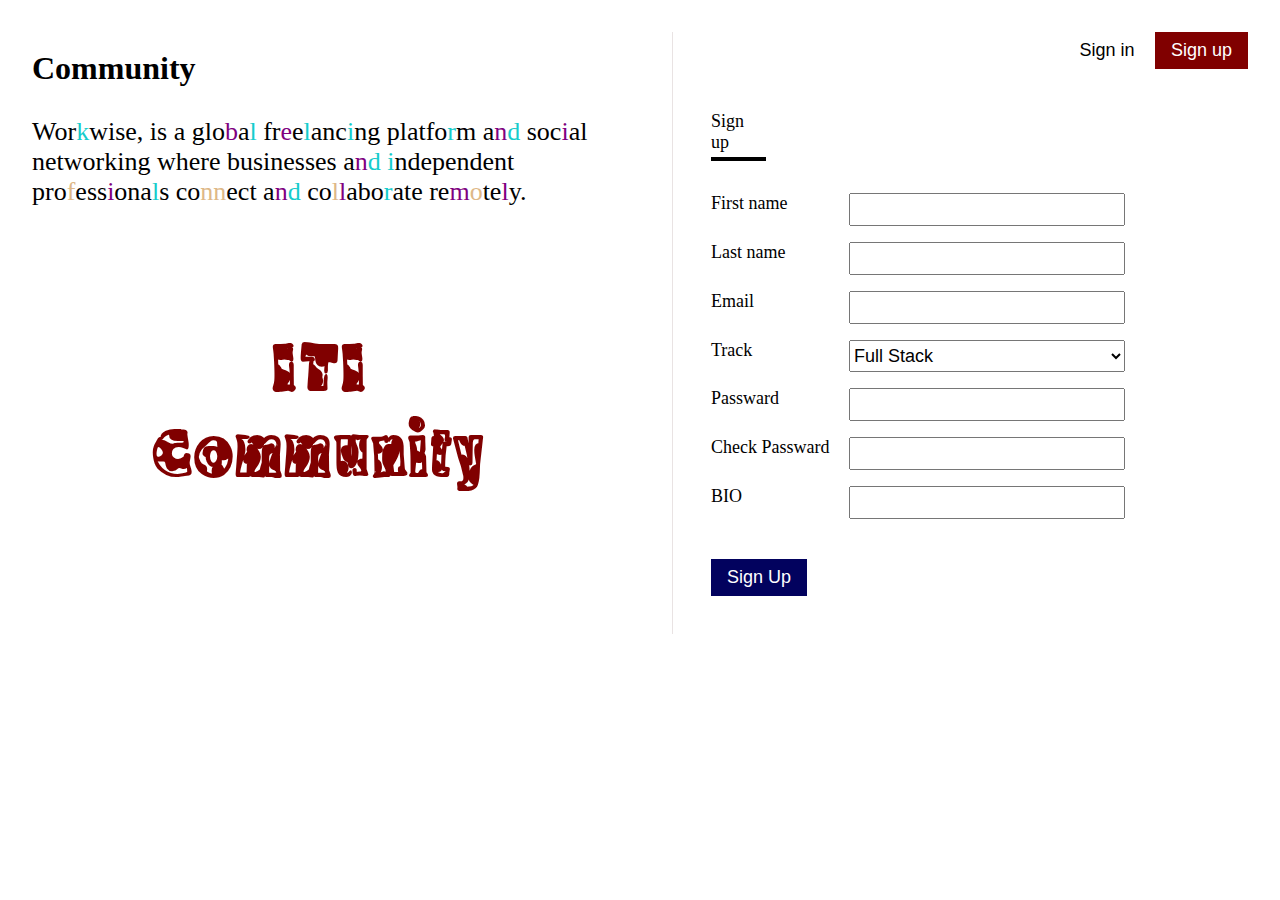
==== login/index.html @ 3b499d41 "Merge branch 'main' of https://github.com/leenaAhmed/ITI_community" ====
<!DOCTYPE html>
<html lang="en">
  <head>
    <meta charset="UTF-8" />
    <meta http-equiv="X-UA-Compatible" content="IE=edge" />
    <meta name="viewport" content="width=device-width, initial-scale=1.0" />
    <title>Sign Up</title>
    <link rel="preconnect" href="https://fonts.googleapis.com">
    <link rel="preconnect" href="https://fonts.googleapis.com">
    <link rel="preconnect" href="https://fonts.gstatic.com" crossorigin>
    <link href="https://fonts.googleapis.com/css2?family=Moo+Lah+Lah&display=swap" rel="stylesheet">
    <link rel="stylesheet" href="style.css" />
  </head>

  <body>
    <div class="signUp_left">
      <h1 class="signUp_left_name">Community</h1>
      <p class="signUp_left_description">
        Wor<span class="color1">k</span>wise, is a
        glo<span class="color2">b</span>a<span class="color1">l</span> fr<span class="color2">e</span>e<span
          class="color1" >l</span>anc<span class="color1">i</span>ng 
          platfo<span class="color1">r</span>m 
          a<span class="color2">n</span><span class="color1">d</span> 
          soc<span class="color2">i</span>al networking where
        businesses 
        a<span class="color2">n</span><span class="color1">d</span> 
        <span class="color1">i</span>ndependent 
        pro<span class="color3">f</span>ess<span class="color2">i</span>ona<span class="color1">l</span>s 
        co<span class="color3">nn</span>ect 
        a<span class="color2">n</span><span class="color1">d</span> 
        co<span class="color3">l</span><span class="color2">l</span>abo<span class="color1">r</span>ate 
        re<span class="color2">m</span><span class="color3">o</span>te<span class="color2">l</span>y.
      </p>
      <h1 class="signUp_left_projectname" style="margin-top: 120px;"> ITI</h1>
      <h1 class="signUp_left_projectname"> Community</h1>
      
    </div>
    <div class="signUp_right">
        <div class="signUp_right_button">
            <button class="sign_up">Sign up</button>
            <button class="sign_in">Sign in</button>
        </div>
        <div class="sign_up_form">
            <p>Sign up</p>
            <section>
                <aside class="sign_up_form_label"><label for="fname">First name </label></aside>
                <aside class="sign_up_form_input"><input type="text" id="fname" name="firstname"></aside>
            </section>
            <section>
                <aside class="sign_up_form_label"><label for="lname">Last name </label></aside>
                <aside class="sign_up_form_input"><input type="text" id="lname" name="lastname"></aside>
            </section>
            <section>
                <aside class="sign_up_form_label"><label for="Email">Email</label></aside>
                <aside class="sign_up_form_input">    <input type="email" id="Email" name="Email"></aside>
            </section>
            <section>
                <aside class="sign_up_form_label"><label for="track">Track</label></aside>
                <aside class="sign_up_form_input">
                    <select id="track" name="track">
                        <option value="Full-Stack">Full Stack</option>
                        <option value="Front-end">Front-end</option>
                        <option value="back-end">Back-end</option>
                      </select>
                </aside>
            </section>
            <section>
                <aside class="sign_up_form_label"><label for="Passward">Passward</label></aside>
                <aside class="sign_up_form_input"><input type="passward" id="Passward" name="Passward"></aside>
            </section>
            <section>
                <aside class="sign_up_form_label"><label for="chek_Passward">Check Passward</label></aside>
                <aside class="sign_up_form_input"> <input type="passward" id="check_Passward" name="Passward"></aside>
            </section>
            <section>
                <aside class="sign_up_form_label"><label for="bio">BIO</label></aside>
                <aside class="sign_up_form_input"> <input type="text" id="bio" name="bio"></aside>
            </section>
            
            <button class="sign_up_form_sign">Sign Up</button>
            
        </div>
        
    </div>
  </body>
</html>
---- login/style.css ----
@font-face {
    font-family:myFont ;
    src: url(../assest/fonts/GeraldinePersonalUseItalic-PK12m.ttf);
}
*{
    padding: 0;
    margin: 0;
    box-sizing: border-box;
    font-size: 18px;
}

.signUp_left,.login_left{
    width: 45%;
    float: left;
    margin: 32px;
 
}

.signUp_left_name,.login_left_name{
    padding: 18px 0;
    font-size: 32px;

}
p.signUp_left_description,p.login_left_description{
    margin: 12px 0;
    font-size: 26px;
}
 .color1{
    color: rgb(22, 204, 204);
    font-size: 26px;
}
 .color2{
    color: purple;
    font-size: 26px;
}
 .color3{
    color: burlywood;
    font-size: 26px;
}

.signUp_left_projectname ,.login_left_projectname{
    color: rgb(128, 0, 0);
    font-size: 70px;
    text-align: center;
    font-family: 'Moo Lah Lah', cursive;
    letter-spacing: 4px;
    
}
.signUp_right,.login_right{
    height: 100%;
    float: left;
    margin: 32px;
    width: 45%;
    border-left: 1px solid rgb(233, 227, 227);
}

.signUp_right_button,.login_right_button{
    direction: rtl;
}
.signUp_right_button button,.sign_up_form_sign,.login_right_button button,.login_form_sign{
    border: none;
    padding:8px 16px;
}
.signUp_right_button .sign_in,.login_sign_up{
   color: black;
   background-color: white;
}
.signUp_right_button .sign_up,.login_sign_in{
    color: white;
    background-color: rgb(128, 0, 0);;
}
.signUp_right .sign_up_form ,.login_right .login_form{
    margin: 38px;
    width: 80%;
}
.login_right .login_form{
    margin-top: 70px;
}
.signUp_right .sign_up_form p ,.login_right .login_form p{
    width: 12%;
    padding: 4px 0;
    margin:32px 0;
    border-bottom: 4px solid black;
}
.sign_up_form section,.login_form section{
    margin-top: 16px;
}
.sign_up_form section:after,.login_form section:after{
    content: "";
    clear: both;
}

.sign_up_form_label,.login_form_label{
    float: left;
    width: 30%;
   
}

.sign_up_form_input input,.login_form_input input{
    padding: 4px;
    width: 60%;
    
}
.sign_up_form_input select ,.login_form_input select{
    width: 60%;
    padding: 4px 0;
}
.sign_up_form_sign , .login_form_sign{
    background-color: rgb(2, 2, 94);
    color: white;
    margin-top: 40px;
}
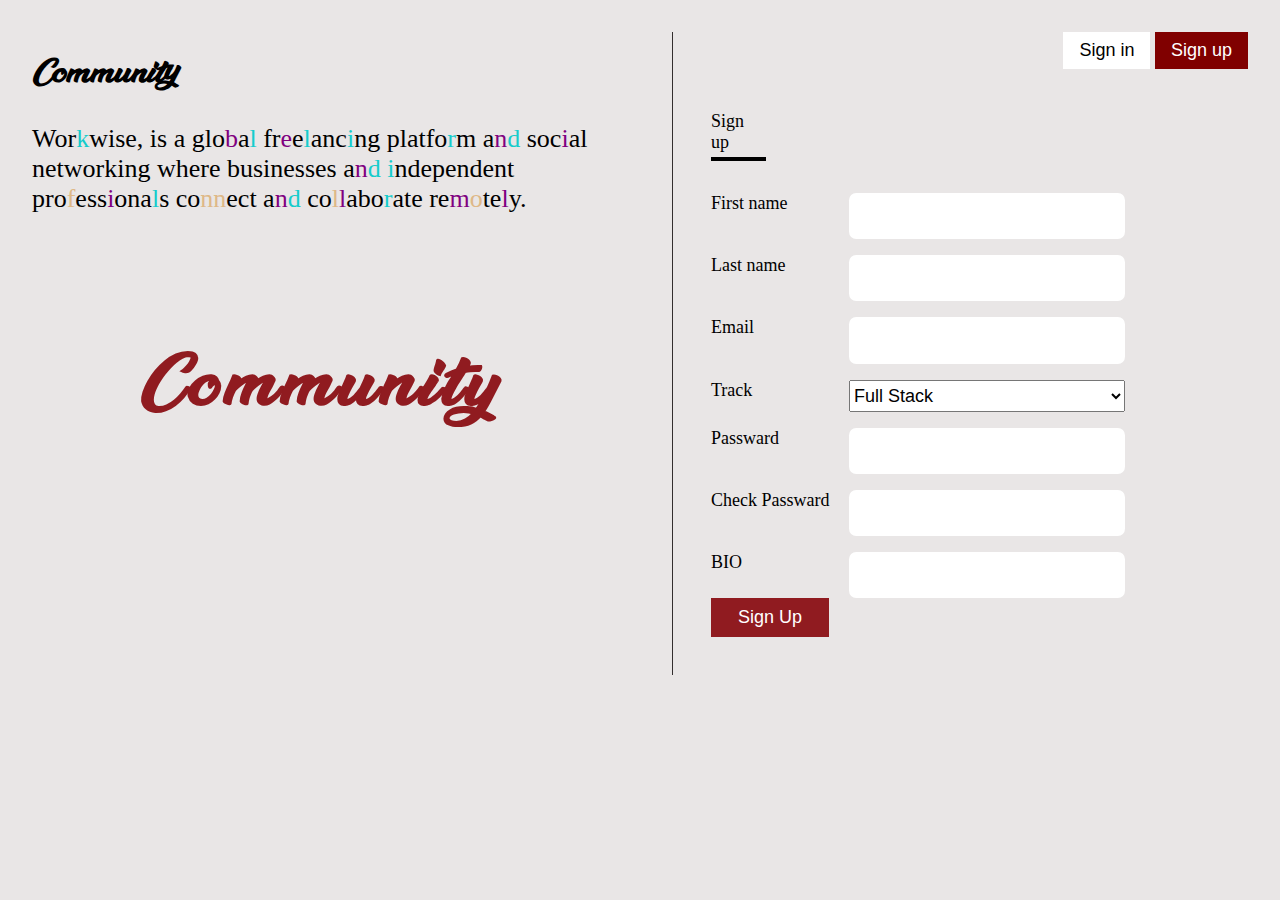
==== commit 0eefb155: "edits home & profile page" ====
--- a/login/index.html
+++ b/login/index.html
@@ -1,86 +1,90 @@
 <!DOCTYPE html>
 <html lang="en">
-  <head>
-    <meta charset="UTF-8" />
-    <meta http-equiv="X-UA-Compatible" content="IE=edge" />
-    <meta name="viewport" content="width=device-width, initial-scale=1.0" />
-    <title>Sign Up</title>
-    <link rel="preconnect" href="https://fonts.googleapis.com">
-    <link rel="preconnect" href="https://fonts.googleapis.com">
-    <link rel="preconnect" href="https://fonts.gstatic.com" crossorigin>
-    <link href="https://fonts.googleapis.com/css2?family=Moo+Lah+Lah&display=swap" rel="stylesheet">
-    <link rel="stylesheet" href="style.css" />
-  </head>
 
-  <body>
-    <div class="signUp_left">
-      <h1 class="signUp_left_name">Community</h1>
-      <p class="signUp_left_description">
-        Wor<span class="color1">k</span>wise, is a
-        glo<span class="color2">b</span>a<span class="color1">l</span> fr<span class="color2">e</span>e<span
-          class="color1" >l</span>anc<span class="color1">i</span>ng 
-          platfo<span class="color1">r</span>m 
-          a<span class="color2">n</span><span class="color1">d</span> 
-          soc<span class="color2">i</span>al networking where
-        businesses 
-        a<span class="color2">n</span><span class="color1">d</span> 
-        <span class="color1">i</span>ndependent 
-        pro<span class="color3">f</span>ess<span class="color2">i</span>ona<span class="color1">l</span>s 
-        co<span class="color3">nn</span>ect 
-        a<span class="color2">n</span><span class="color1">d</span> 
-        co<span class="color3">l</span><span class="color2">l</span>abo<span class="color1">r</span>ate 
-        re<span class="color2">m</span><span class="color3">o</span>te<span class="color2">l</span>y.
-      </p>
-      <h1 class="signUp_left_projectname" style="margin-top: 120px;"> ITI</h1>
-      <h1 class="signUp_left_projectname"> Community</h1>
-      
+<head>
+  <meta charset="UTF-8" />
+  <meta http-equiv="X-UA-Compatible" content="IE=edge" />
+  <meta name="viewport" content="width=device-width, initial-scale=1.0" />
+  <title>Sign Up</title>
+  <link rel="icon" href="../assest/image/iti-logo.png">
+  <link rel="stylesheet" href="../stylee.css">
+  <link rel="preconnect" href="https://fonts.googleapis.com">
+  <link rel="preconnect" href="https://fonts.googleapis.com">
+  <link rel="preconnect" href="https://fonts.gstatic.com" crossorigin>
+  <link href="https://fonts.googleapis.com/css2?family=Moo+Lah+Lah&display=swap" rel="stylesheet">
+  <link rel="stylesheet" href="style.css" />
+</head>
+
+<body>
+  <div class="signUp_left">
+    <h1 class="signUp_left_name">Community</h1>
+    <p class="signUp_left_description">
+      Wor<span class="color1">k</span>wise, is a
+      glo<span class="color2">b</span>a<span class="color1">l</span> fr<span class="color2">e</span>e<span
+        class="color1">l</span>anc<span class="color1">i</span>ng
+      platfo<span class="color1">r</span>m
+      a<span class="color2">n</span><span class="color1">d</span>
+      soc<span class="color2">i</span>al networking where
+      businesses
+      a<span class="color2">n</span><span class="color1">d</span>
+      <span class="color1">i</span>ndependent
+      pro<span class="color3">f</span>ess<span class="color2">i</span>ona<span class="color1">l</span>s
+      co<span class="color3">nn</span>ect
+      a<span class="color2">n</span><span class="color1">d</span>
+      co<span class="color3">l</span><span class="color2">l</span>abo<span class="color1">r</span>ate
+      re<span class="color2">m</span><span class="color3">o</span>te<span class="color2">l</span>y.
+    </p>
+    <h1 class="signUp_left_projectname" style="margin-top: 120px;"> </h1>
+    <h1 class="signUp_left_projectname"> Community</h1>
+
+  </div>
+  <div class="signUp_right">
+    <div class="signUp_right_button">
+      <button class="sign_up">Sign up</button>
+      <button class="sign_in">Sign in</button>
     </div>
-    <div class="signUp_right">
-        <div class="signUp_right_button">
-            <button class="sign_up">Sign up</button>
-            <button class="sign_in">Sign in</button>
-        </div>
-        <div class="sign_up_form">
-            <p>Sign up</p>
-            <section>
-                <aside class="sign_up_form_label"><label for="fname">First name </label></aside>
-                <aside class="sign_up_form_input"><input type="text" id="fname" name="firstname"></aside>
-            </section>
-            <section>
-                <aside class="sign_up_form_label"><label for="lname">Last name </label></aside>
-                <aside class="sign_up_form_input"><input type="text" id="lname" name="lastname"></aside>
-            </section>
-            <section>
-                <aside class="sign_up_form_label"><label for="Email">Email</label></aside>
-                <aside class="sign_up_form_input">    <input type="email" id="Email" name="Email"></aside>
-            </section>
-            <section>
-                <aside class="sign_up_form_label"><label for="track">Track</label></aside>
-                <aside class="sign_up_form_input">
-                    <select id="track" name="track">
-                        <option value="Full-Stack">Full Stack</option>
-                        <option value="Front-end">Front-end</option>
-                        <option value="back-end">Back-end</option>
-                      </select>
-                </aside>
-            </section>
-            <section>
-                <aside class="sign_up_form_label"><label for="Passward">Passward</label></aside>
-                <aside class="sign_up_form_input"><input type="passward" id="Passward" name="Passward"></aside>
-            </section>
-            <section>
-                <aside class="sign_up_form_label"><label for="chek_Passward">Check Passward</label></aside>
-                <aside class="sign_up_form_input"> <input type="passward" id="check_Passward" name="Passward"></aside>
-            </section>
-            <section>
-                <aside class="sign_up_form_label"><label for="bio">BIO</label></aside>
-                <aside class="sign_up_form_input"> <input type="text" id="bio" name="bio"></aside>
-            </section>
-            
-            <button class="sign_up_form_sign">Sign Up</button>
-            
-        </div>
-        
+    <div class="sign_up_form">
+      <p>Sign up</p>
+      <section>
+        <aside class="sign_up_form_label"><label for="fname">First name </label></aside>
+        <aside class="sign_up_form_input"><input type="text" id="fname" name="firstname"></aside>
+      </section>
+      <section>
+        <aside class="sign_up_form_label"><label for="lname">Last name </label></aside>
+        <aside class="sign_up_form_input"><input type="text" id="lname" name="lastname"></aside>
+      </section>
+      <section>
+        <aside class="sign_up_form_label"><label for="Email">Email</label></aside>
+        <aside class="sign_up_form_input"> <input type="email" id="Email" name="Email"></aside>
+      </section>
+      <section>
+        <aside class="sign_up_form_label"><label for="track">Track</label></aside>
+        <aside class="sign_up_form_input">
+          <select id="track" name="track">
+            <option value="Full-Stack">Full Stack</option>
+            <option value="Front-end">Front-end</option>
+            <option value="back-end">Back-end</option>
+          </select>
+        </aside>
+      </section>
+      <section>
+        <aside class="sign_up_form_label"><label for="Passward">Passward</label></aside>
+        <aside class="sign_up_form_input"><input type="passward" id="Passward" name="Passward"></aside>
+      </section>
+      <section>
+        <aside class="sign_up_form_label"><label for="chek_Passward">Check Passward</label></aside>
+        <aside class="sign_up_form_input"> <input type="passward" id="check_Passward" name="Passward"></aside>
+      </section>
+      <section>
+        <aside class="sign_up_form_label"><label for="bio">BIO</label></aside>
+        <aside class="sign_up_form_input"> <input type="text" id="bio" name="bio"></aside>
+      </section>
+
+      <button class="sign_up_form_sign">Sign Up</button>
+
     </div>
-  </body>
-</html>
+
+  </div>
+</body>
+
+</html>--- a/stylee.css
+++ b/stylee.css
@@ -0,0 +1,98 @@
+:root {
+  --layout-primary: #e9e6e6;
+  --layout-secondary: #901b20;
+  --text-primary: #242627;
+  --text-secondary: #0a111a;
+  --background-secondary: #1c2b36;
+  --btn-hover: #88b2db;
+  --btn-primary: #901b20;
+}
+* {
+  padding: 0;
+  margin: 0;
+  box-sizing: border-box;
+}
+@font-face {
+  font-family: itilogo;
+  src: url(./assest/fonts/MilleniaPersonalUse-w1OB8.ttf);
+}
+@font-face {
+  font-family: logo;
+  src: url(./assest/fonts/RoosterPersonalUse-3z8d8.ttf);
+}
+body {
+  background-color: var(--layout-primary);
+}
+/* side profile */
+
+.clearfix {
+  content: "";
+  clear: both;
+  display: table;
+}
+
+textarea {
+  outline: none !important;
+}
+.container {
+  width: 1170px;
+  margin: auto;
+}
+button:focus {
+  outline: 0;
+}
+a {
+  cursor: pointer;
+  text-decoration: none;
+}
+.btn {
+  background-color: var(--layout-primary);
+  font-size: 18px;
+  padding: 5px 20px;
+  margin-top: 15px;
+  border: 0;
+  border-radius: 10px;
+  box-shadow: 1px 1px 3px #8080807d;
+  color: rgb(10, 8, 8);
+}
+
+.grayTxt {
+  color: gray;
+}
+
+/* navbar */
+#head {
+  background-color: var(--background-secondary);
+  width: 100%;
+  padding: 15px;
+  overflow: hidden;
+}
+#head > #logohome {
+  float: left;
+  display: block;
+  padding-left: 120px;
+  color: var(--layout-primary);
+  padding-top: 10px;
+  font-family: itilogo, sans-serif;
+  font-size: 25px;
+}
+#head > #nav_head {
+  float: right;
+  padding-right: 100px;
+  text-align: center;
+}
+#head > #nav_head > a {
+  float: left;
+  display: block;
+  color: var(--layout-primary);
+  text-align: center;
+  padding: 14px 8px;
+  text-decoration: none;
+  font-size: 17px;
+  font-family: "Montserrat", sans-serif;
+}
+/* Change the color of links on hover */
+#head > #nav_head > a:hover {
+  background-color: var(--layout-primary);
+  color: var(--layout-secondary);
+}
--- a/login/style.css
+++ b/login/style.css
@@ -1,112 +1,138 @@
 @font-face {
-    font-family:myFont ;
-    src: url(../assest/fonts/GeraldinePersonalUseItalic-PK12m.ttf);
-}
-*{
-    padding: 0;
-    margin: 0;
-    box-sizing: border-box;
-    font-size: 18px;
+  font-family: myFont;
+  src: url(../assest/fonts/GeraldinePersonalUseItalic-PK12m.ttf);
 }
 
-.signUp_left,.login_left{
-    width: 45%;
-    float: left;
-    margin: 32px;
- 
+* {
+  font-size: 18px;
 }
 
-.signUp_left_name,.login_left_name{
-    padding: 18px 0;
-    font-size: 32px;
-
-}
-p.signUp_left_description,p.login_left_description{
-    margin: 12px 0;
-    font-size: 26px;
-}
- .color1{
-    color: rgb(22, 204, 204);
-    font-size: 26px;
-}
- .color2{
-    color: purple;
-    font-size: 26px;
-}
- .color3{
-    color: burlywood;
-    font-size: 26px;
+.signUp_left,
+.login_left {
+  width: 45%;
+  float: left;
+  margin: 32px;
 }
 
-.signUp_left_projectname ,.login_left_projectname{
-    color: rgb(128, 0, 0);
-    font-size: 70px;
-    text-align: center;
-    font-family: 'Moo Lah Lah', cursive;
-    letter-spacing: 4px;
-    
+.signUp_left_name,
+.login_left_name {
+  padding: 18px 0;
+  font-size: 32px;
+  font-family: itilogo, cursive;
 }
-.signUp_right,.login_right{
-    height: 100%;
-    float: left;
-    margin: 32px;
-    width: 45%;
-    border-left: 1px solid rgb(233, 227, 227);
+p.signUp_left_description,
+p.login_left_description {
+  margin: 12px 0;
+  font-size: 26px;
+}
+.color1 {
+  color: rgb(22, 204, 204);
+  font-size: 26px;
+}
+.color2 {
+  color: purple;
+  font-size: 26px;
+}
+.color3 {
+  color: burlywood;
+  font-size: 26px;
 }
 
-.signUp_right_button,.login_right_button{
-    direction: rtl;
+.signUp_left_projectname,
+.login_left_projectname {
+  color: var(--layout-secondary);
+  font-size: 70px;
+  text-align: center;
+  font-family: itilogo, cursive;
+  letter-spacing: 4px;
 }
-.signUp_right_button button,.sign_up_form_sign,.login_right_button button,.login_form_sign{
-    border: none;
-    padding:8px 16px;
-}
-.signUp_right_button .sign_in,.login_sign_up{
-   color: black;
-   background-color: white;
-}
-.signUp_right_button .sign_up,.login_sign_in{
-    color: white;
-    background-color: rgb(128, 0, 0);;
-}
-.signUp_right .sign_up_form ,.login_right .login_form{
-    margin: 38px;
-    width: 80%;
-}
-.login_right .login_form{
-    margin-top: 70px;
-}
-.signUp_right .sign_up_form p ,.login_right .login_form p{
-    width: 12%;
-    padding: 4px 0;
-    margin:32px 0;
-    border-bottom: 4px solid black;
-}
-.sign_up_form section,.login_form section{
-    margin-top: 16px;
-}
-.sign_up_form section:after,.login_form section:after{
-    content: "";
-    clear: both;
+.signUp_right,
+.login_right {
+  height: 100%;
+  float: left;
+  margin: 32px;
+  width: 45%;
+  border-left: 1px solid rgb(51 46 46);
 }
 
-.sign_up_form_label,.login_form_label{
-    float: left;
-    width: 30%;
-   
+.signUp_right_button,
+.login_right_button {
+  direction: rtl;
+}
+.signUp_right_button button,
+.sign_up_form_sign,
+.login_right_button button,
+.login_form_sign {
+  border: none;
+  padding: 8px 16px;
+}
+.signUp_right_button .sign_in,
+.login_sign_up {
+  color: black;
+  background-color: white;
+}
+.signUp_right_button .sign_up,
+.login_sign_in {
+  color: white;
+  background-color: rgb(128, 0, 0);
+}
+.signUp_right .sign_up_form,
+.login_right .login_form {
+  margin: 38px;
+  width: 80%;
+}
+.login_right .login_form {
+  margin-top: 70px;
+}
+.signUp_right .sign_up_form p,
+.login_right .login_form p {
+  width: 12%;
+  padding: 4px 0;
+  margin: 32px 0;
+  border-bottom: 4px solid black;
+}
+.sign_up_form section,
+.login_form section {
+  margin-top: 16px;
+}
+.sign_up_form section:after,
+.login_form section:after {
+  content: "";
+  clear: both;
 }
 
-.sign_up_form_input input,.login_form_input input{
-    padding: 4px;
-    width: 60%;
-    
+.sign_up_form_label,
+.login_form_label {
+  float: left;
+  width: 30%;
 }
-.sign_up_form_input select ,.login_form_input select{
-    width: 60%;
-    padding: 4px 0;
+
+.sign_up_form_input input,
+.login_form_input input {
+  padding: 4px;
+  width: 60%;
+  border: 0;
+  padding: 0.7rem 0.5rem;
+  border-color: #f5f6f7;
+  border-radius: 0.4rem 0.4rem;
 }
-.sign_up_form_sign , .login_form_sign{
-    background-color: rgb(2, 2, 94);
-    color: white;
-    margin-top: 40px;
-}+.sign_up_form_input select,
+.login_form_input select {
+  width: 60%;
+  padding: 4px 0;
+}
+.sign_up_form_sign {
+  background-color: var(--btn-primary);
+  color: white;
+  padding: 0.5rem 1.5rem;
+}
+.login_form_sign {
+  background-color: var(--btn-primary);
+  color: white;
+
+  padding: 0.5rem 1.5rem;
+  font-size: 1rem;
+  margin-top: 40px;
+  width: 100%;
+  border-radius: 50rem;
+}
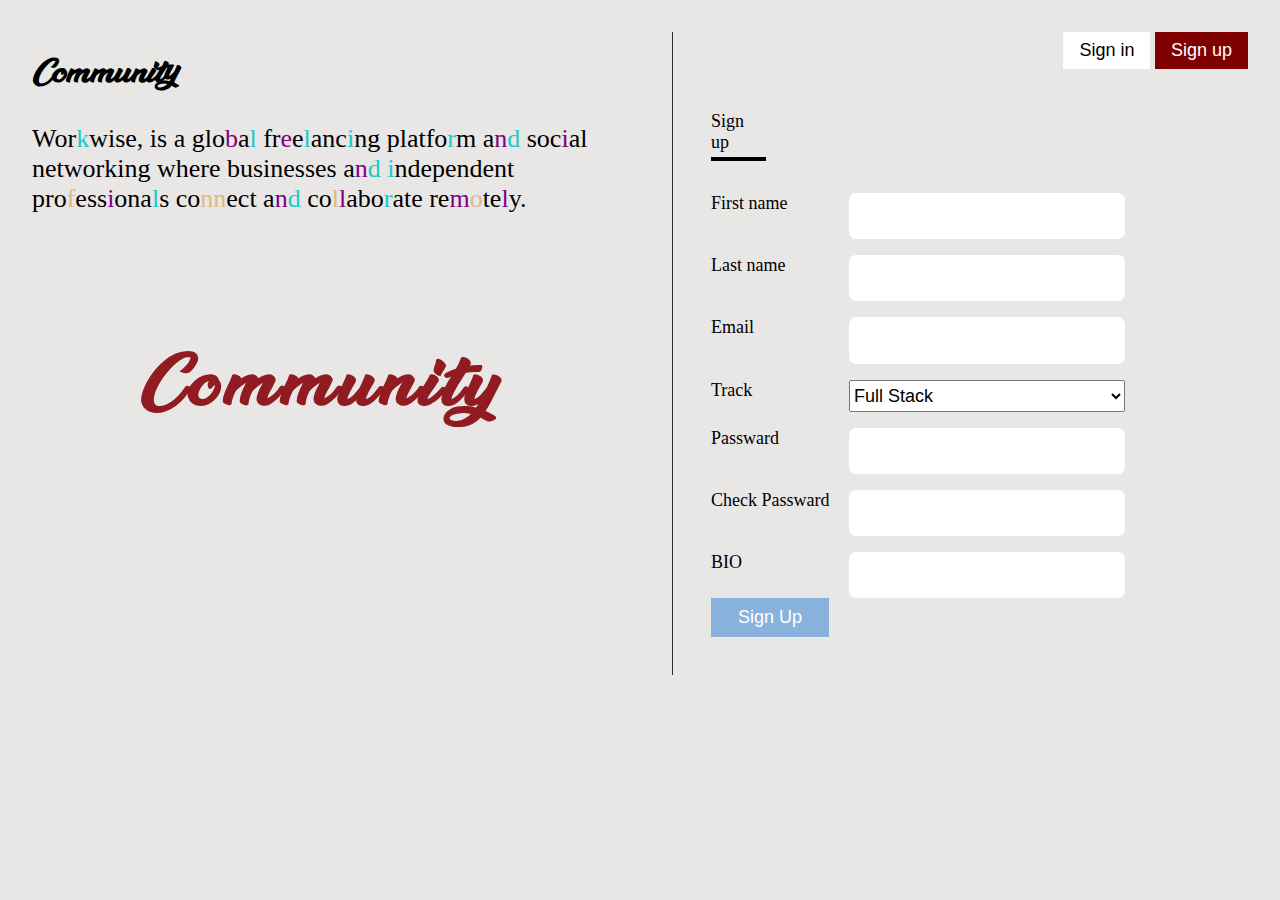
==== commit 26b03b19: "edit" ====
--- a/login/index.html
+++ b/login/index.html
@@ -12,7 +12,8 @@
   <link rel="preconnect" href="https://fonts.googleapis.com">
   <link rel="preconnect" href="https://fonts.gstatic.com" crossorigin>
   <link href="https://fonts.googleapis.com/css2?family=Moo+Lah+Lah&display=swap" rel="stylesheet">
-  <link rel="stylesheet" href="style.css" />
+  <link rel="stylesheet" href="../css/login.css" />
+  
 </head>
 
 <body>
@@ -45,46 +46,66 @@
     </div>
     <div class="sign_up_form">
       <p>Sign up</p>
-      <section>
-        <aside class="sign_up_form_label"><label for="fname">First name </label></aside>
-        <aside class="sign_up_form_input"><input type="text" id="fname" name="firstname"></aside>
-      </section>
-      <section>
-        <aside class="sign_up_form_label"><label for="lname">Last name </label></aside>
-        <aside class="sign_up_form_input"><input type="text" id="lname" name="lastname"></aside>
-      </section>
-      <section>
-        <aside class="sign_up_form_label"><label for="Email">Email</label></aside>
-        <aside class="sign_up_form_input"> <input type="email" id="Email" name="Email"></aside>
-      </section>
-      <section>
-        <aside class="sign_up_form_label"><label for="track">Track</label></aside>
-        <aside class="sign_up_form_input">
-          <select id="track" name="track">
-            <option value="Full-Stack">Full Stack</option>
-            <option value="Front-end">Front-end</option>
-            <option value="back-end">Back-end</option>
-          </select>
-        </aside>
-      </section>
-      <section>
-        <aside class="sign_up_form_label"><label for="Passward">Passward</label></aside>
-        <aside class="sign_up_form_input"><input type="passward" id="Passward" name="Passward"></aside>
-      </section>
-      <section>
-        <aside class="sign_up_form_label"><label for="chek_Passward">Check Passward</label></aside>
-        <aside class="sign_up_form_input"> <input type="passward" id="check_Passward" name="Passward"></aside>
-      </section>
-      <section>
-        <aside class="sign_up_form_label"><label for="bio">BIO</label></aside>
-        <aside class="sign_up_form_input"> <input type="text" id="bio" name="bio"></aside>
-      </section>
-
-      <button class="sign_up_form_sign">Sign Up</button>
+      <form id="form">
+        <section>
+          <aside class="sign_up_form_label"><label for="fname">First name </label></aside>
+          <aside class="sign_up_form_input">
+            <input type="text" id="fname" name="firstname">
+            <small id="FnameMess"></small>
+          </aside>
+        </section>
+        <section>
+          <aside class="sign_up_form_label"><label for="lname">Last name </label></aside>
+          <aside class="sign_up_form_input">
+            <input type="text" id="lname" name="lastname">
+            <small id="LnameMess"></small>
+          </aside>
+        </section>
+        <section>
+          <aside class="sign_up_form_label"><label for="Email">Email</label></aside>
+          <aside class="sign_up_form_input">
+             <input type="email" id="Email" name="Email">
+             <small id="emailMess"></small>
+          </aside>
+        </section>
+        <section>
+          <aside class="sign_up_form_label"><label for="track">Track</label></aside>
+          <aside class="sign_up_form_input">
+            <select id="track" name="track">
+              <option value="Full-Stack">Full Stack</option>
+              <option value="Front-end">Front-end</option>
+              <option value="back-end">Back-end</option>
+            </select>
+            <small id="trackMessage"></small>
+          </aside>
+        </section>
+        <section>
+          <aside class="sign_up_form_label"><label for="Passward">Passward</label></aside>
+          <aside class="sign_up_form_input">
+            <input type="passward" id="Passward" name="Passward">
+            <small id="passwardMess"></small>
+          </aside>
+        </section>
+        <section>
+          <aside class="sign_up_form_label"><label for="check_Passward">Check Passward</label></aside>
+          <aside class="sign_up_form_input">
+             <input type="passward" id="check_Passward" name="Passward">
+             <small id="passwarRepMess"></small>
+          </aside>
+        </section>
+        <section>
+          <aside class="sign_up_form_label"><label for="bio">BIO</label></aside>
+          <aside class="sign_up_form_input"> <input type="text" id="bio" name="bio"></aside>
+        </section>
+  
+        <button class="sign_up_form_sign">Sign Up</button>
+      </form>
+      
 
     </div>
 
   </div>
+  <script src="../js/sign_up.js"></script>
 </body>
 
 </html>--- a/css/login.css
+++ b/css/login.css
@@ -0,0 +1,147 @@
+@font-face {
+  font-family: myFont;
+  src: url(../assest/fonts/GeraldinePersonalUseItalic-PK12m.ttf);
+}
+
+* {
+  font-size: 18px;
+}
+
+.signUp_left,
+.login_left {
+  width: 45%;
+  float: left;
+  margin: 32px;
+}
+
+.signUp_left_name,
+.login_left_name {
+  padding: 18px 0;
+  font-size: 32px;
+  font-family: itilogo, cursive;
+}
+p.signUp_left_description,
+p.login_left_description {
+  margin: 12px 0;
+  font-size: 26px;
+}
+.color1 {
+  color: rgb(22, 204, 204);
+  font-size: 26px;
+}
+.color2 {
+  color: purple;
+  font-size: 26px;
+}
+.color3 {
+  color: burlywood;
+  font-size: 26px;
+}
+
+.signUp_left_projectname,
+.login_left_projectname {
+  color: var(--layout-secondary);
+  font-size: 70px;
+  text-align: center;
+  font-family: itilogo, cursive;
+  letter-spacing: 4px;
+}
+.signUp_right,
+.login_right {
+  height: 100%;
+  float: left;
+  margin: 32px;
+  width: 45%;
+  border-left: 1px solid rgb(51 46 46);
+}
+
+.signUp_right_button,
+.login_right_button {
+  direction: rtl;
+}
+.signUp_right_button button,
+.sign_up_form_sign,
+.login_right_button button,
+.login_form_sign {
+  border: none;
+  padding: 8px 16px;
+}
+.signUp_right_button .sign_in,
+.login_sign_up {
+  color: black;
+  background-color: white;
+}
+.signUp_right_button .sign_up,
+.login_sign_in {
+  color: white;
+  background-color: rgb(128, 0, 0);
+}
+.signUp_right .sign_up_form,
+.login_right .login_form {
+  margin: 38px;
+  width: 80%;
+  
+}
+.login_right .login_form {
+  margin-top: 70px;
+}
+.signUp_right .sign_up_form p,
+.login_right .login_form p {
+  width: 12%;
+  padding: 4px 0;
+  margin: 32px 0;
+  border-bottom: 4px solid black;
+}
+.sign_up_form section,
+.login_form section {
+  margin-top: 16px;
+}
+.sign_up_form section:after,
+.login_form section:after {
+  content: "";
+  clear: both;
+}
+
+.sign_up_form_label,
+.login_form_label {
+  float: left;
+  width: 30%;
+}
+
+.sign_up_form_input input,
+.login_form_input input {
+  padding: 4px;
+  width: 60%;
+  border: 0;
+  padding: 0.7rem 0.5rem;
+  border-color: #f5f6f7;
+  border-radius: 0.4rem 0.4rem;
+}
+small{
+  display: block;
+  margin-left: 30%;
+}
+.sign_up_form_input select,
+.login_form_input select {
+  width: 60%;
+  padding: 4px 0;
+}
+.sign_up_form_sign {
+  background-color: var(--btn-hover);
+  color: white;
+  padding: 0.5rem 1.5rem;
+}
+.login_form_sign {
+  background-color: var(--btn-hover);
+  color: white;
+
+  padding: 0.5rem 1.5rem;
+  font-size: 1rem;
+  margin-top: 40px;
+  width: 100%;
+  border-radius: 50rem;
+}
+
+button:hover{
+  cursor: pointer;
+}